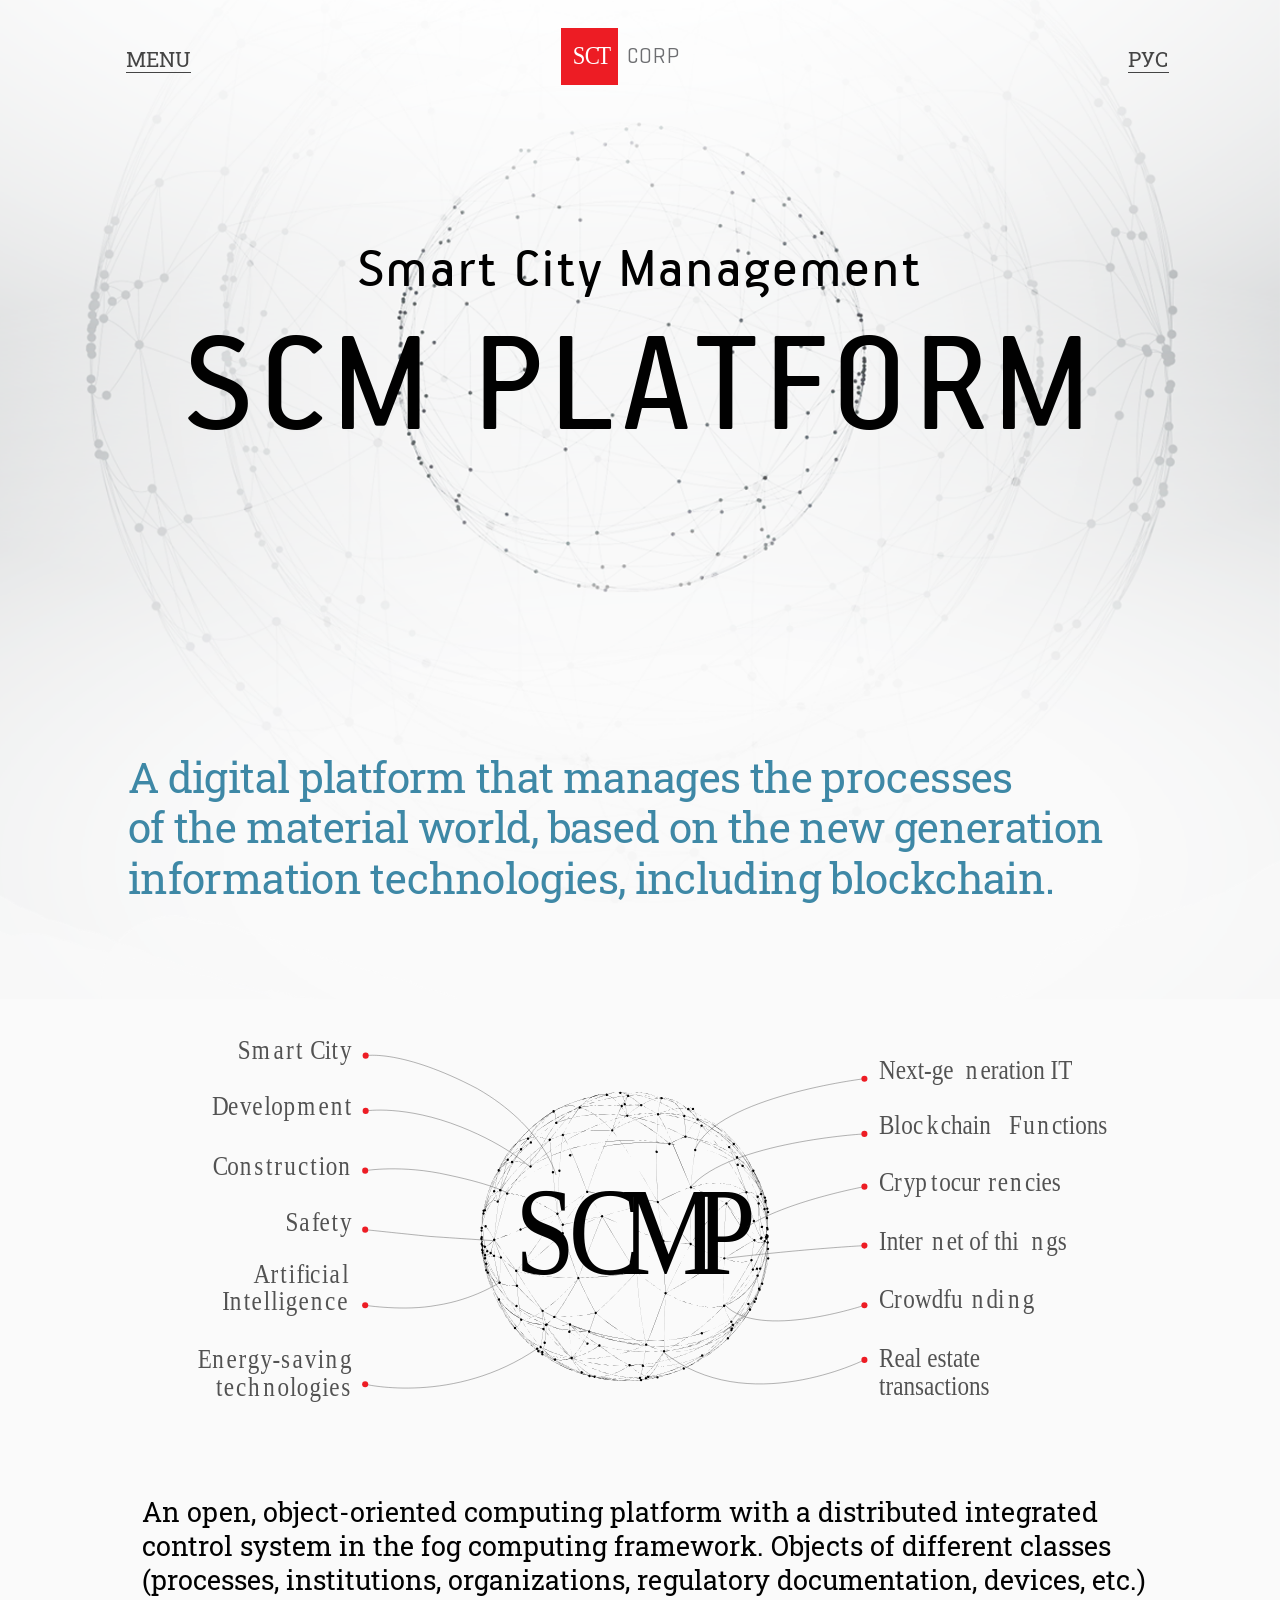
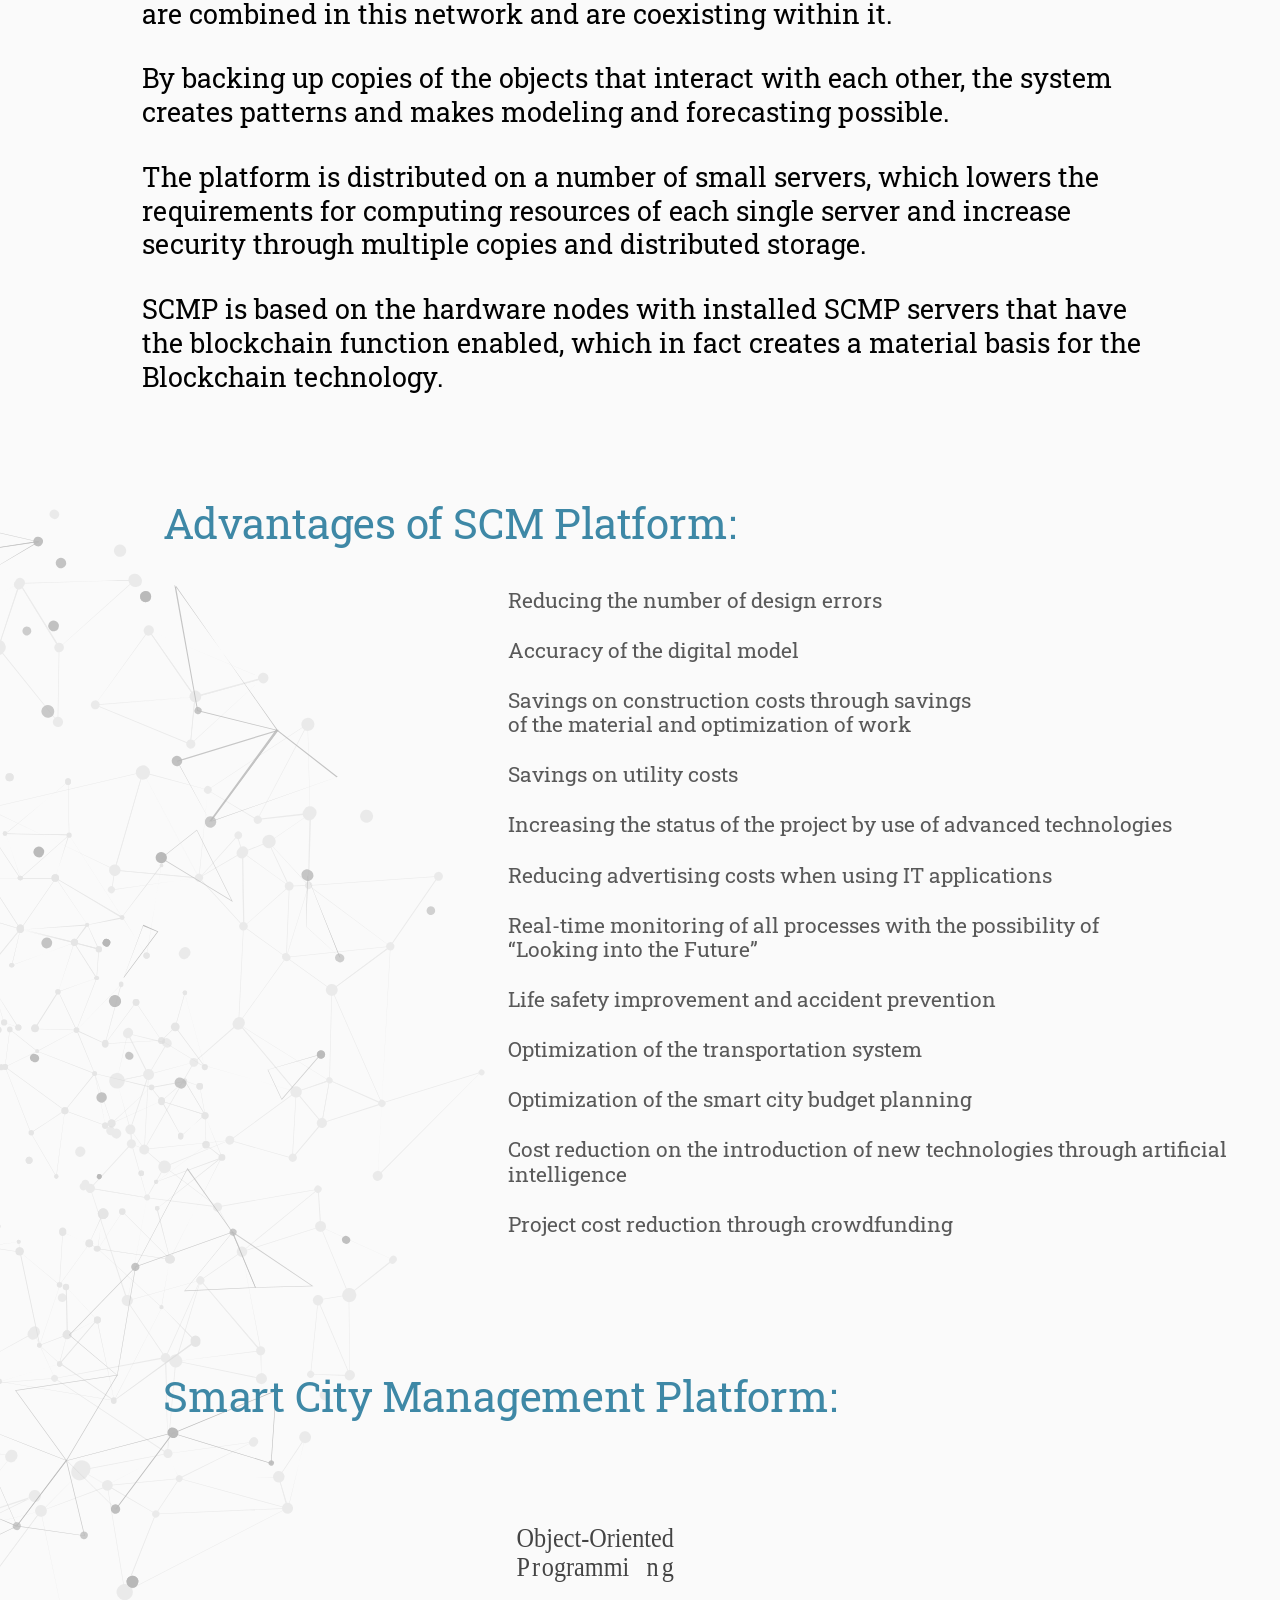
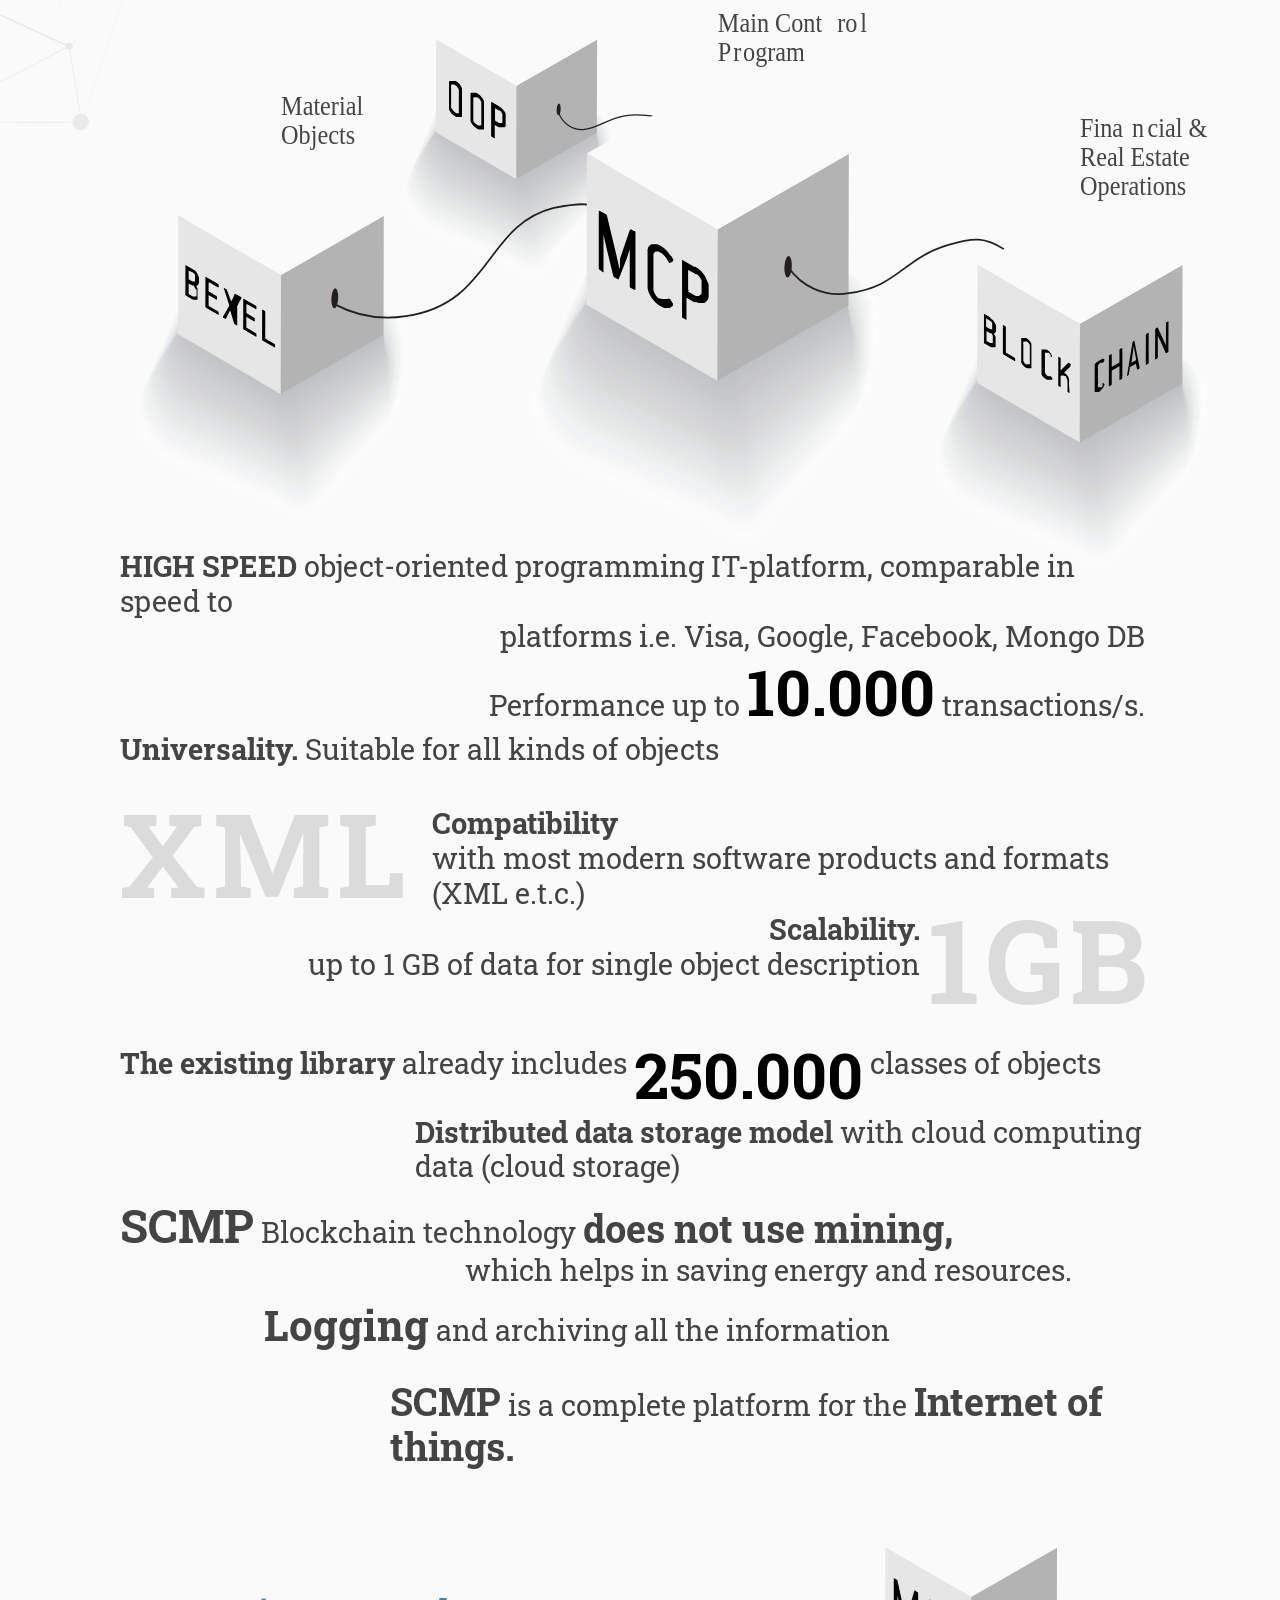
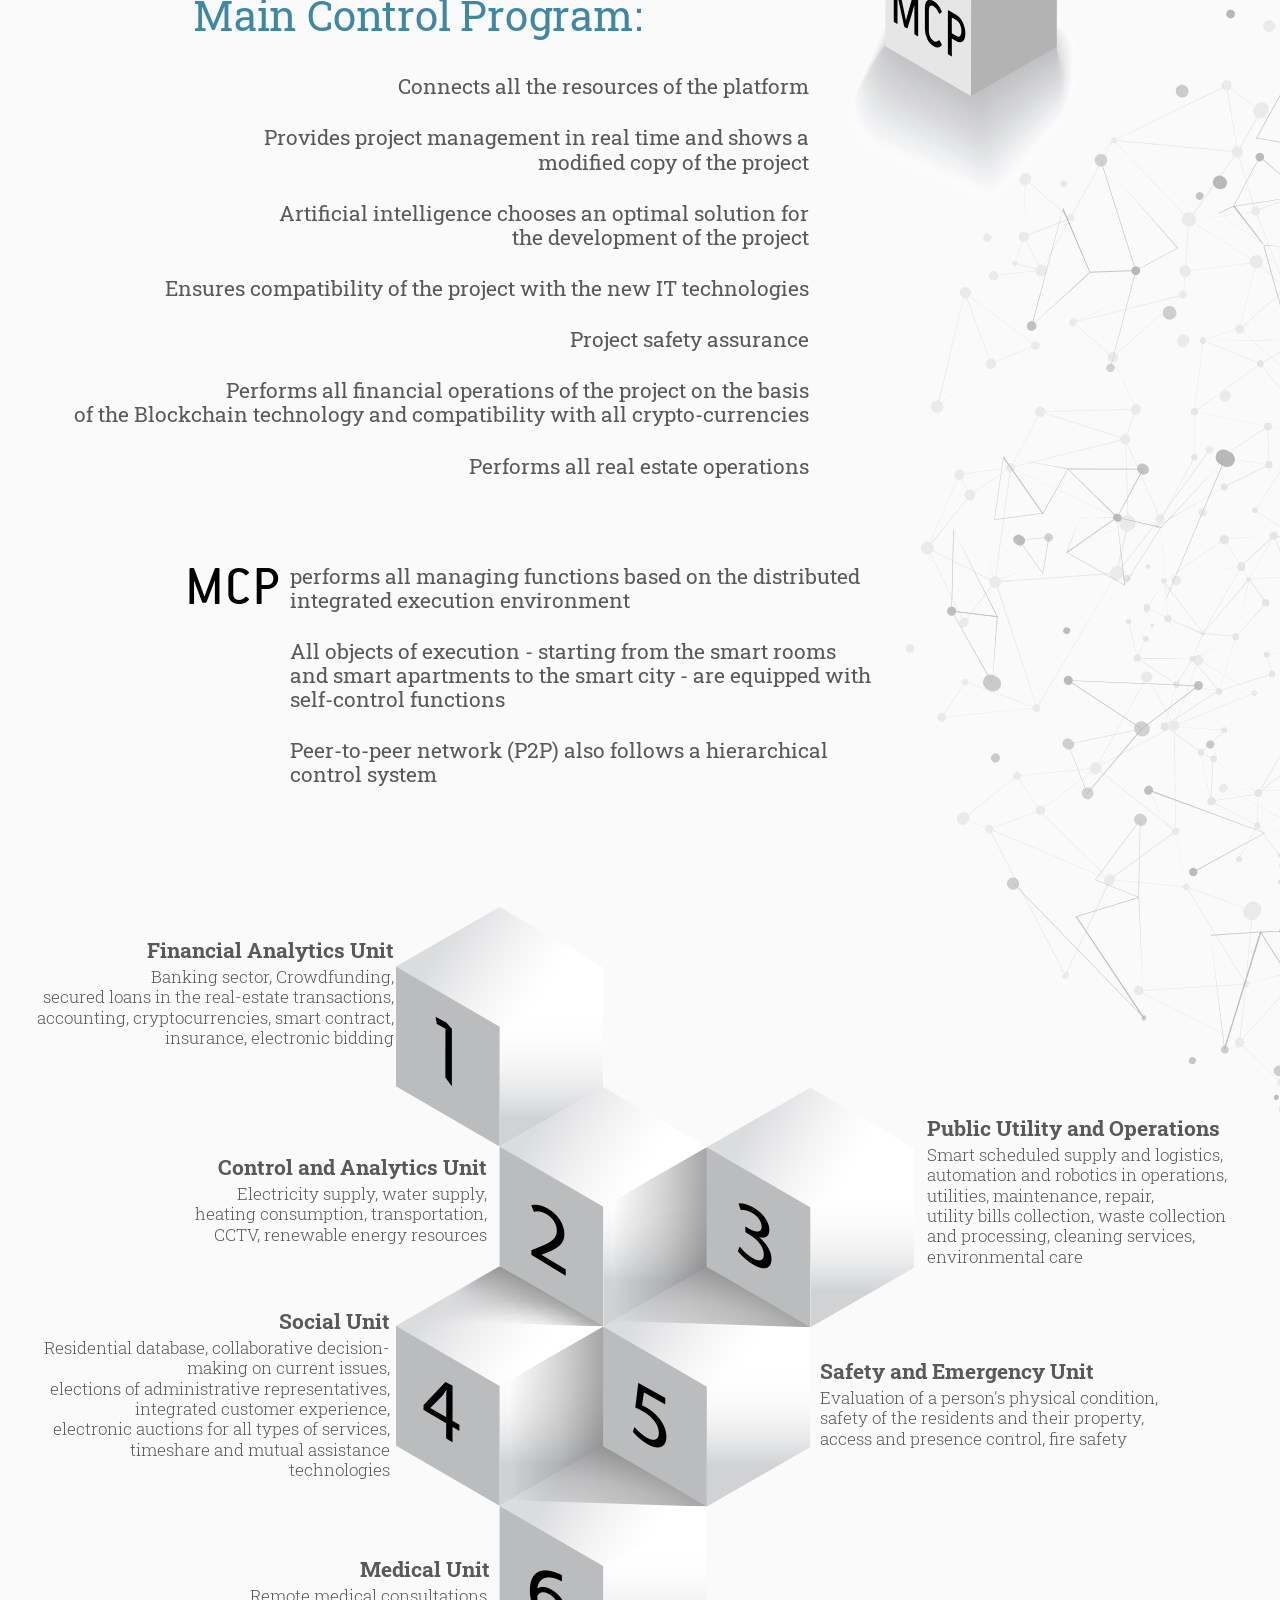
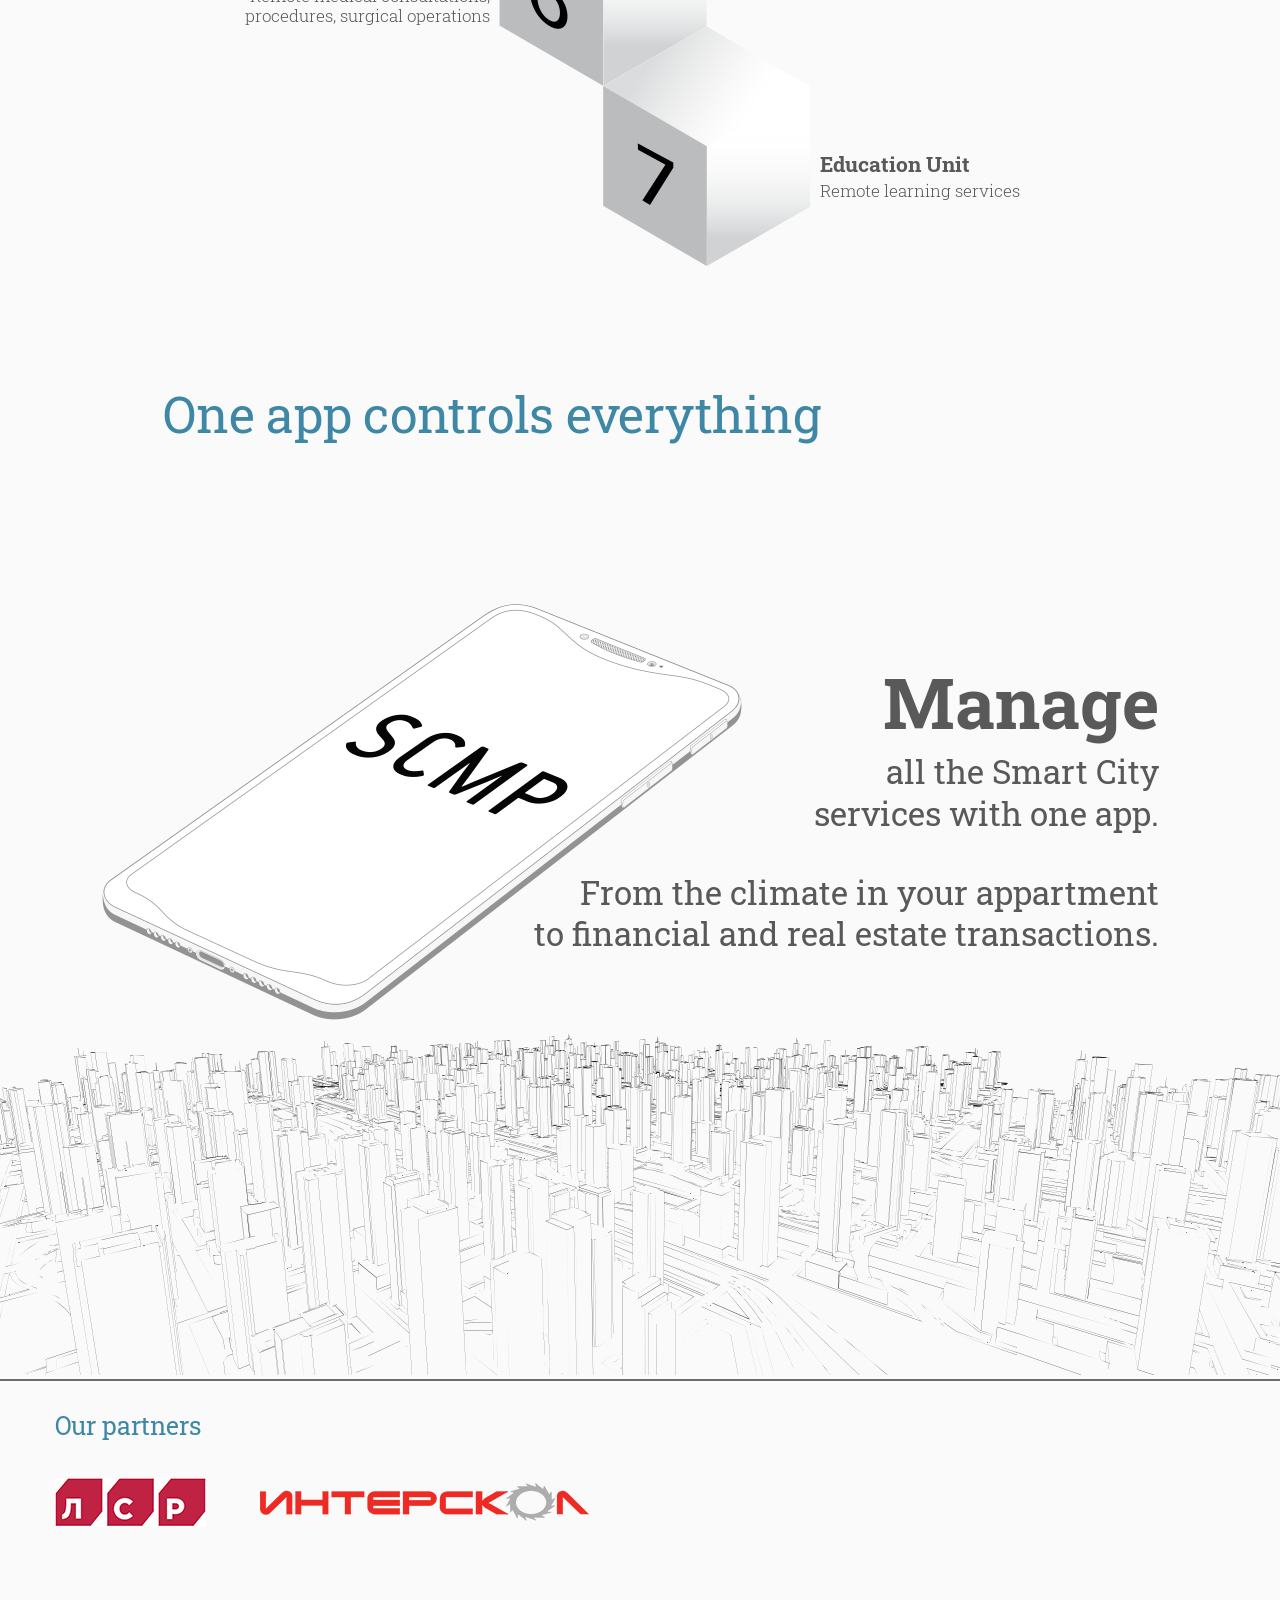
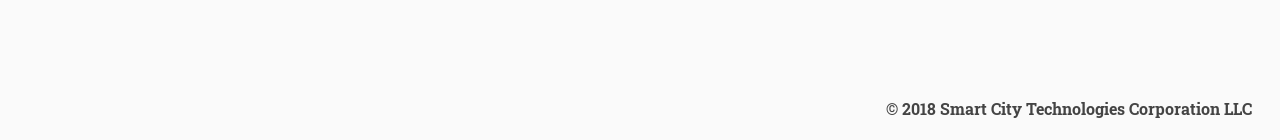
==== main-eng.html @ c5b82ac0 "Update 2018-06-27T21:51:18.568Z" ====
<!DOCTYPE html>
<html lang="ru">

<head>
    <meta charset="utf-8">
    <meta name="viewport" content="width=device-width, initial-scale=1, maximum-scale=1, minimal-ui">
    <meta http-equiv="X-UA-Compatible" content="IE=edge">
    <title>Versta Project Template</title>
    <meta name="description" content="">
    <meta name="keywords" content="">
    <link href="favicon.ico" rel="shortcut icon">
    <link href="assets/styles/app.min.css" rel="stylesheet">
    <script src="assets/scripts/libs/jquery.min.js"></script>
</head>

<body>
    <div class="main main-eng">
        <header class="header">
            <div class="container">
                <div class="header__wrapper">
                    <a class="header__item" href="#">Menu</a>
                    <a class="header__brand" href="#">
                        <img class="header__brand-img" src="assets/images/logo.svg" alt="" role="presentation" />
                        <span class="header__brand-text">Corp</span>
                    </a>
                    <a class="header__item" href="#">Рус</a>
                </div>
            </div>
        </header>
        <div class="lead">
            <div class="lead__container container">
                <img class="lead__bg" src="assets/images/leadbg.png" alt="" role="presentation" />
                <div class="lead__wrapper">
                    <p class="lead__subheading">Smart City Management</p>
                    <h1 class="lead__heading">SCM Platform</h1>
                </div>
            </div>
        </div>
        <div class="section section_about">
            <div class="section__container container">
                <h2 class="section__heading">A digital platform that manages the processes of&nbsp;the material world, based on the new generation information technologies, including blockchain.</h2>
                <div class="about">
                    <div class="about__scheme">
                        <img src="assets/images/scheme1.svg" />
                    </div>
                    <p class="about__text">An open, object-oriented computing platform with a distributed integrated control system in the fog computing framework. Objects of different classes (processes, institutions, organizations, regulatory documentation, devices, etc.)
                        are combined in&nbsp;this&nbsp;network and are coexisting within it.</p>
                    <p class="about__text">By backing up copies of the objects that interact with each other, the system creates patterns and makes modeling and forecasting possible.</p>
                    <p class="about__text">The platform is distributed on a number of small servers, which lowers the requirements for computing resources of each single server and increase security through multiple copies and distributed storage.</p>
                    <p class="about__text">SCMP is based on the hardware nodes with installed SCMP servers that have the blockchain function enabled, which in fact creates a material basis for the Blockchain technology.</p>
                </div>
            </div>
        </div>
        <div class="section section_advantages">
            <div class="section__container container">
                <h2 class="section__heading">Advantages of SCM Platform:</h2>
                <img class="section__side-img section__side-img_left" src="assets/images/sidebg.svg" alt="" role="presentation" />
                <div class="advantages">
                    <div class="advantages__list">
                        <p class="advantages__item">Reducing the number of design errors</p>
                        <p class="advantages__item">Accuracy of the digital model</p>
                        <p class="advantages__item">Savings on construction costs through savings
                            <br> of the material and optimization of work</p>
                        <p class="advantages__item">Savings on utility costs</p>
                        <p class="advantages__item">Increasing the status of the project by use of advanced technologies</p>
                        <p class="advantages__item">Reducing advertising costs when using IT applications</p>
                        <p class="advantages__item">Real-time monitoring of all processes with the possibility of
                            <br> “Looking into the Future”</p>
                        <p class="advantages__item">Life safety improvement and accident prevention</p>
                        <p class="advantages__item">Optimization of the transportation system</p>
                        <p class="advantages__item">Optimization of the smart city budget planning</p>
                        <p class="advantages__item">Cost reduction on the introduction of new technologies through artificial intelligence</p>
                        <p class="advantages__item">Project cost reduction through crowdfunding</p>
                    </div>
                </div>
            </div>
        </div>
        <div class="section section_platform">
            <div class="section__container container">
                <h2 class="section__heading">Smart City Management Platform:</h2>
                <div class="platform">
                    <div class="platform__scheme">
                        <img src="assets/images/scheme2.svg" />
                    </div>
                    <div class="platform__content">
                        <p class="platform__text">
                            <span class="platform__text-line">
                                <span class="platform__text-span">HIGH SPEED</span> object-oriented programming IT-platform, comparable in speed to </span>
                            <span class="platform__text-line platform__text-line_right">platforms i.e. Visa, Google, Facebook, Mongo DB</span>
                        </p>
                        <p class="platform__text">
                            <span class="platform__text-line platform__text-line_right">Performance up to
                                <span class="platform__number">10.000</span> transactions/s.</span>
                        </p>
                        <p class="platform__text">
                            <span class="platform__text-line">
                                <span class="platform__text-span">Universality.</span> Suitable for all kinds of objects</span>
                        </p>
                        <div class="platform__characteristic">
                            <p class="platform__unit">XML</p>
                            <p class="platform__text">
                                <span class="platform__text-line">
                                    <span class="platform__text-span">Compatibility</span>
                                    <br/> with most modern software products and formats
                                    <br> (XML e.t.c.)</span>
                            </p>
                        </div>
                        <div class="platform__characteristic">
                            <p class="platform__text">
                                <span class="platform__text-line platform__text-line_right">
                                    <span class="platform__text-span">Scalability.</span>
                                    <br/> up to 1 GB of data for single object description</span>
                            </p>
                            <p class="platform__unit platform__unit_right">1GB</p>
                        </div>
                        <p class="platform__text">
                            <span class="platform__text-line">
                                <span class="platform__text-span">The existing library</span> already includes
                                <span class="platform__number platform__number_sup">250.000</span> classes of objects</span>
                        </p>
                        <p class="platform__text platform__text_sp-l">
                            <span class="platform__text-line">
                                <span class="platform__text-span">Distributed data storage model</span> with cloud computing data (cloud storage)</span>
                        </p>
                        <p class="platform__text platform__text_sp-r">
                            <span class="platform__text-line">
                                <span class="platform__text-span platform__text-span_xlarge">SCMP</span> Blockchain technology
                                <span class="platform__text-span platform__text-span_big">does not use mining,</span>
                            </span>
                            <span class="platform__text-line platform__text-line_right">which helps in saving energy and resources.</span>
                        </p>
                        <p class="platform__text platform__text_lv2">
                            <span class="platform__text-line">
                                <span class="platform__text-span platform__text-span_large">Logging</span> and archiving all the information</span>
                        </p>
                        <p class="platform__text platform__text_lv3">
                            <span class="platform__text-line">
                                <span class="platform__text-span platform__text-span_big">SCMP</span> is a complete platform for the
                                <span class="platform__text-span platform__text-span_big">Internet of things.</span>
                            </span>
                        </p>
                    </div>
                </div>
            </div>
        </div>
        <div class="section section_program">
            <div class="section__container container">
                <h2 class="section__heading">Main Control Program:</h2>
                <img class="section__small-img section__small-img_right" src="assets/images/cube.svg" alt="" role="presentation" />
                <img class="section__side-img section__side-img_right" src="assets/images/sidebg.svg" alt="" role="presentation" />
                <div class="program">
                    <div class="program__list program__list_right">
                        <p class="program__item">Connects all the resources of the platform</p>
                        <p class="program__item">Provides project management in real time and shows a
                            <br> modified copy of the project</p>
                        <p class="program__item">Artificial intelligence chooses an optimal solution for
                            <br> the development of the project</p>
                        <p class="program__item">Ensures compatibility of the project with the new IT technologies</p>
                        <p class="program__item">Project safety assurance</p>
                        <p class="program__item">Performs all financial operations of the project on the basis
                            <br> of the Blockchain technology and compatibility with all crypto-currencies</p>
                        <p class="program__item">Performs all real estate operations</p>
                    </div>
                    <div class="program__desc">
                        <p class="program__abbr">MCP</p>
                        <div class="program__list">
                            <p class="program__item">performs all managing functions based on the distributed
                                <br> integrated execution environment</p>
                            <p class="program__item">All objects of execution - starting from the smart rooms and smart apartments to the smart city - are equipped with self-control functions</p>
                            <p class="program__item">Peer-to-peer network (P2P) also follows a hierarchical control system</p>
                        </div>
                    </div>
                    <div class="program__scheme">
                        <img class="program__scheme-img" src="assets/images/scheme3.png" alt="" role="presentation" />
                        <div class="program__point program__point_l program__point_lv1">
                            <p class="program__point-title">Financial Analytics Unit</p>
                            <p class="program__point-text">Banking sector, Crowdfunding,
                                <br> secured loans in the real-estate transactions,
                                <br> accounting, cryptocurrencies, smart contract,
                                <br> insurance, electronic bidding</p>
                        </div>
                        <div class="program__point program__point_l program__point_lv2">
                            <p class="program__point-title">Control and Analytics Unit</p>
                            <p class="program__point-text">Electricity supply, water supply,
                                <br> heating consumption, transportation,
                                <br> CCTV, renewable energy resources</p>
                        </div>
                        <div class="program__point program__point_r program__point_lv3">
                            <p class="program__point-title">Public Utility and Operations</p>
                            <p class="program__point-text">Smart scheduled supply and logistics,
                                <br> automation and robotics in operations,
                                <br> utilities, maintenance, repair,
                                <br> utility bills collection, waste collection
                                <br> and processing, cleaning services,
                                <br> environmental care</p>
                        </div>
                        <div class="program__point program__point_l program__point_lv4">
                            <p class="program__point-title">Social Unit</p>
                            <p class="program__point-text">Residential database, collaborative decision-
                                <br>making on current issues,
                                <br> elections of administrative representatives,
                                <br> integrated customer experience,
                                <br> electronic auctions for all types of services,
                                <br> timeshare and mutual assistance technologies</p>
                        </div>
                        <div class="program__point program__point_r program__point_lv5">
                            <p class="program__point-title">Safety and Emergency Unit</p>
                            <p class="program__point-text">Evaluation of a person's physical condition,
                                <br> safety of the residents and their property,
                                <br> access and presence control, fire safety</p>
                        </div>
                        <div class="program__point program__point_l program__point_lv6">
                            <p class="program__point-title">Medical Unit</p>
                            <p class="program__point-text">Remote medical consultations,
                                <br> procedures, surgical operations</p>
                        </div>
                        <div class="program__point program__point_r program__point_lv7">
                            <p class="program__point-title">Education Unit</p>
                            <p class="program__point-text">Remote learning services</p>
                        </div>
                    </div>
                </div>
            </div>
        </div>
        <div class="section section_app">
            <div class="section__container container">
                <h2 class="section__heading">One app controls everything</h2>
                <div class="app">
                    <div class="app__wrapper">
                        <img class="app__img" src="assets/images/phone.png" alt="" role="presentation" />
                        <div class="app__content">
                            <p class="app__text">
                                <span class="app__text-span">Manage</span>all the Smart City
                                <br/>services with one app.</p>
                            <p class="app__text">From the climate in your appartment
                                <br/>to financial and real estate transactions.</p>
                        </div>
                    </div>
                </div>
            </div>
        </div>
        <div class="bottom">
            <img class="bottom__img" src="assets/images/town.svg" alt="" role="presentation" />
        </div>
        <div class="footer">
            <div class="container">
                <div class="footer__wrapper">
                    <p class="footer__title">Our partners</p>
                    <div class="footer__partners">
                        <a class="footer__partner" href="#">
                            <img src="assets/images/partner1.png" />
                        </a>
                        <a class="footer__partner" href="#">
                            <img src="assets/images/partner2.png" />
                        </a>
                    </div>
                    <p class="footer__copyright">© 2018 Smart City Technologies Corporation LLC</p>
                </div>
            </div>
        </div>
    </div>
    <script src="assets/scripts/app.min.js"></script>
    <script src="assets/scripts/main.js"></script>
</body>

</html>
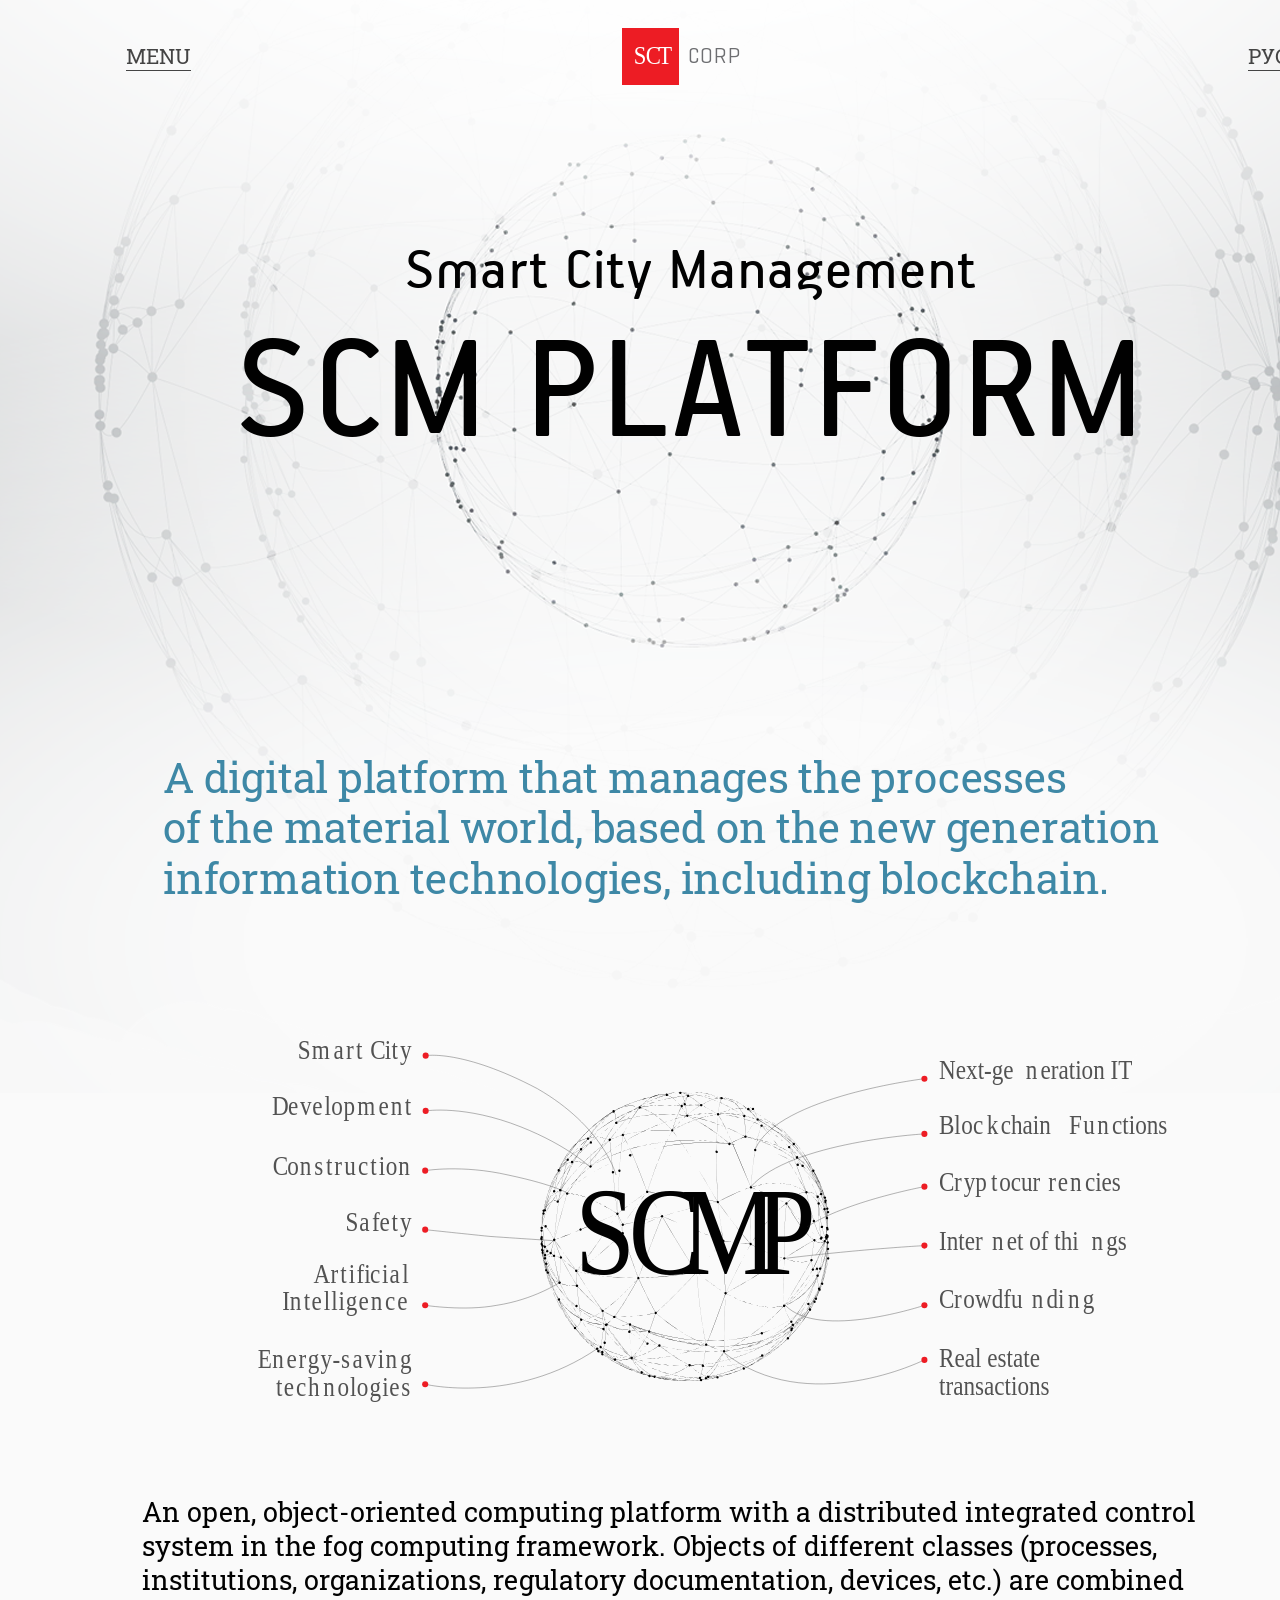
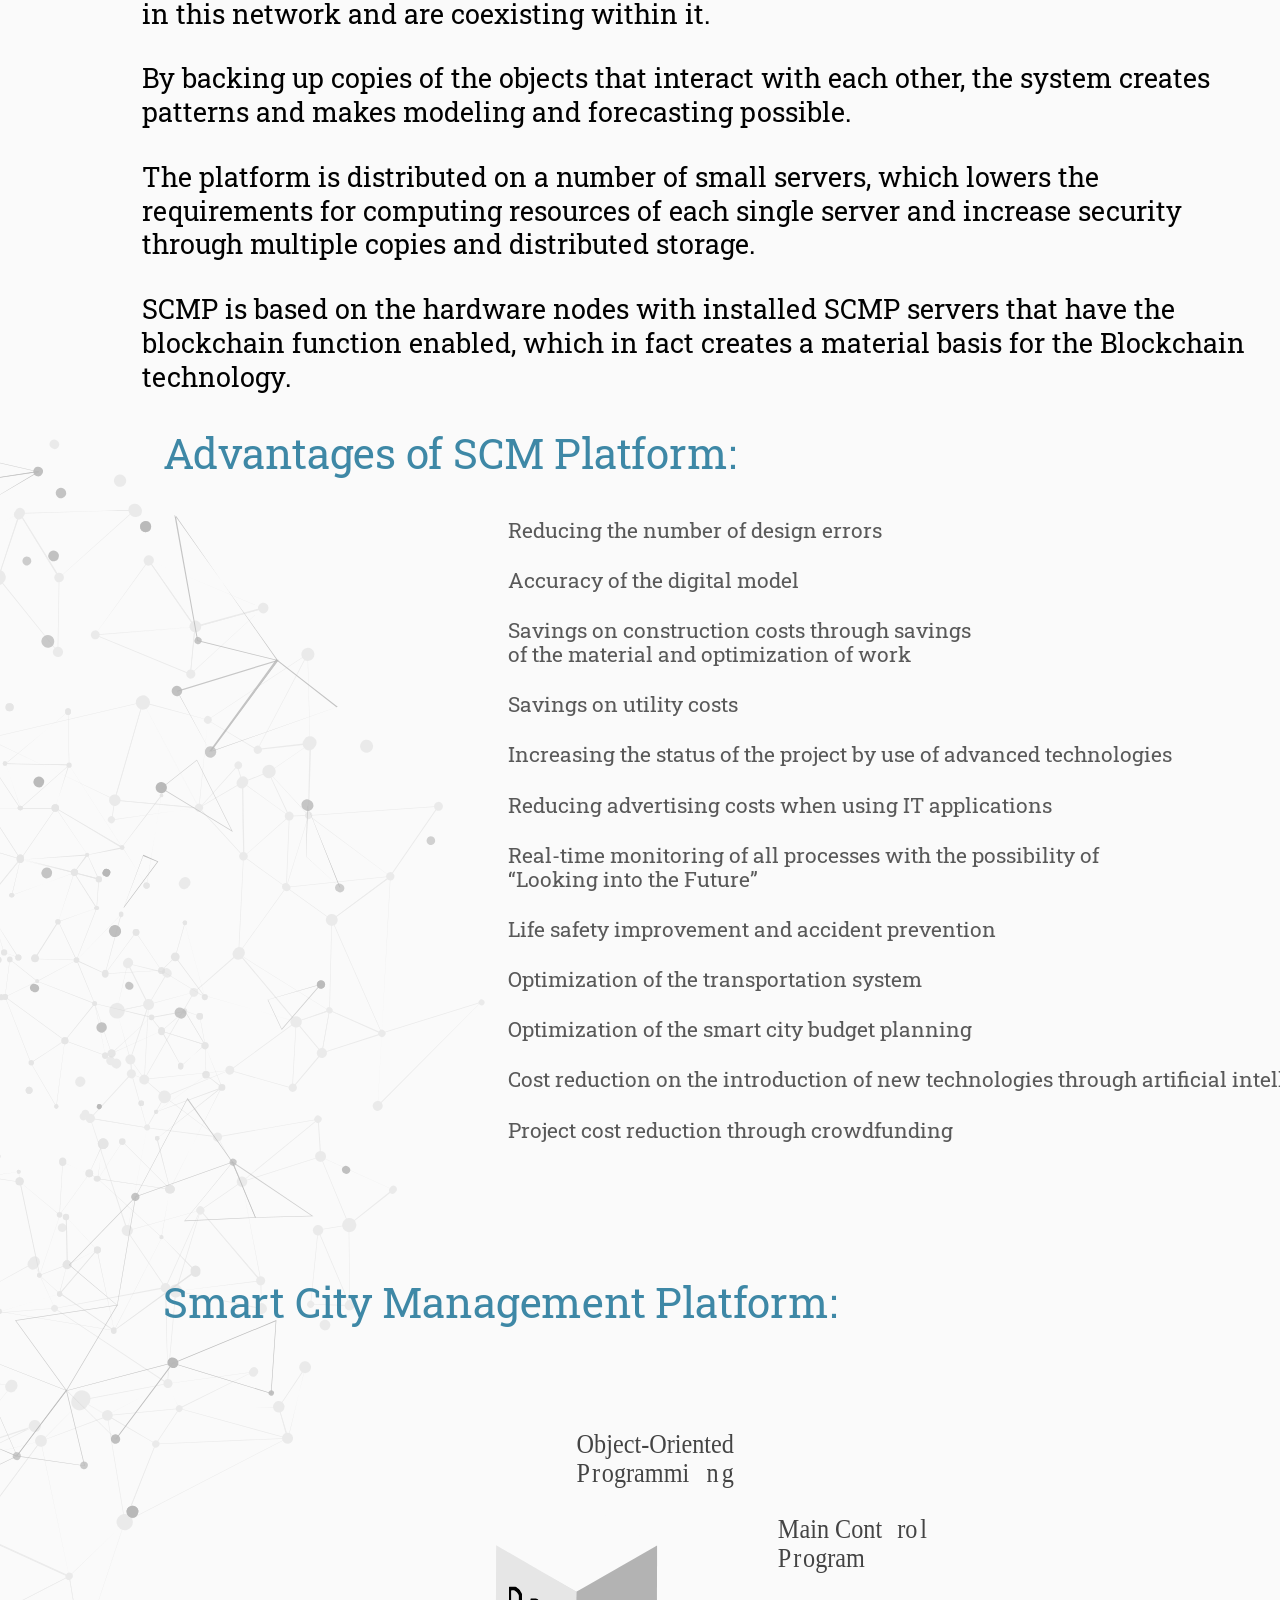
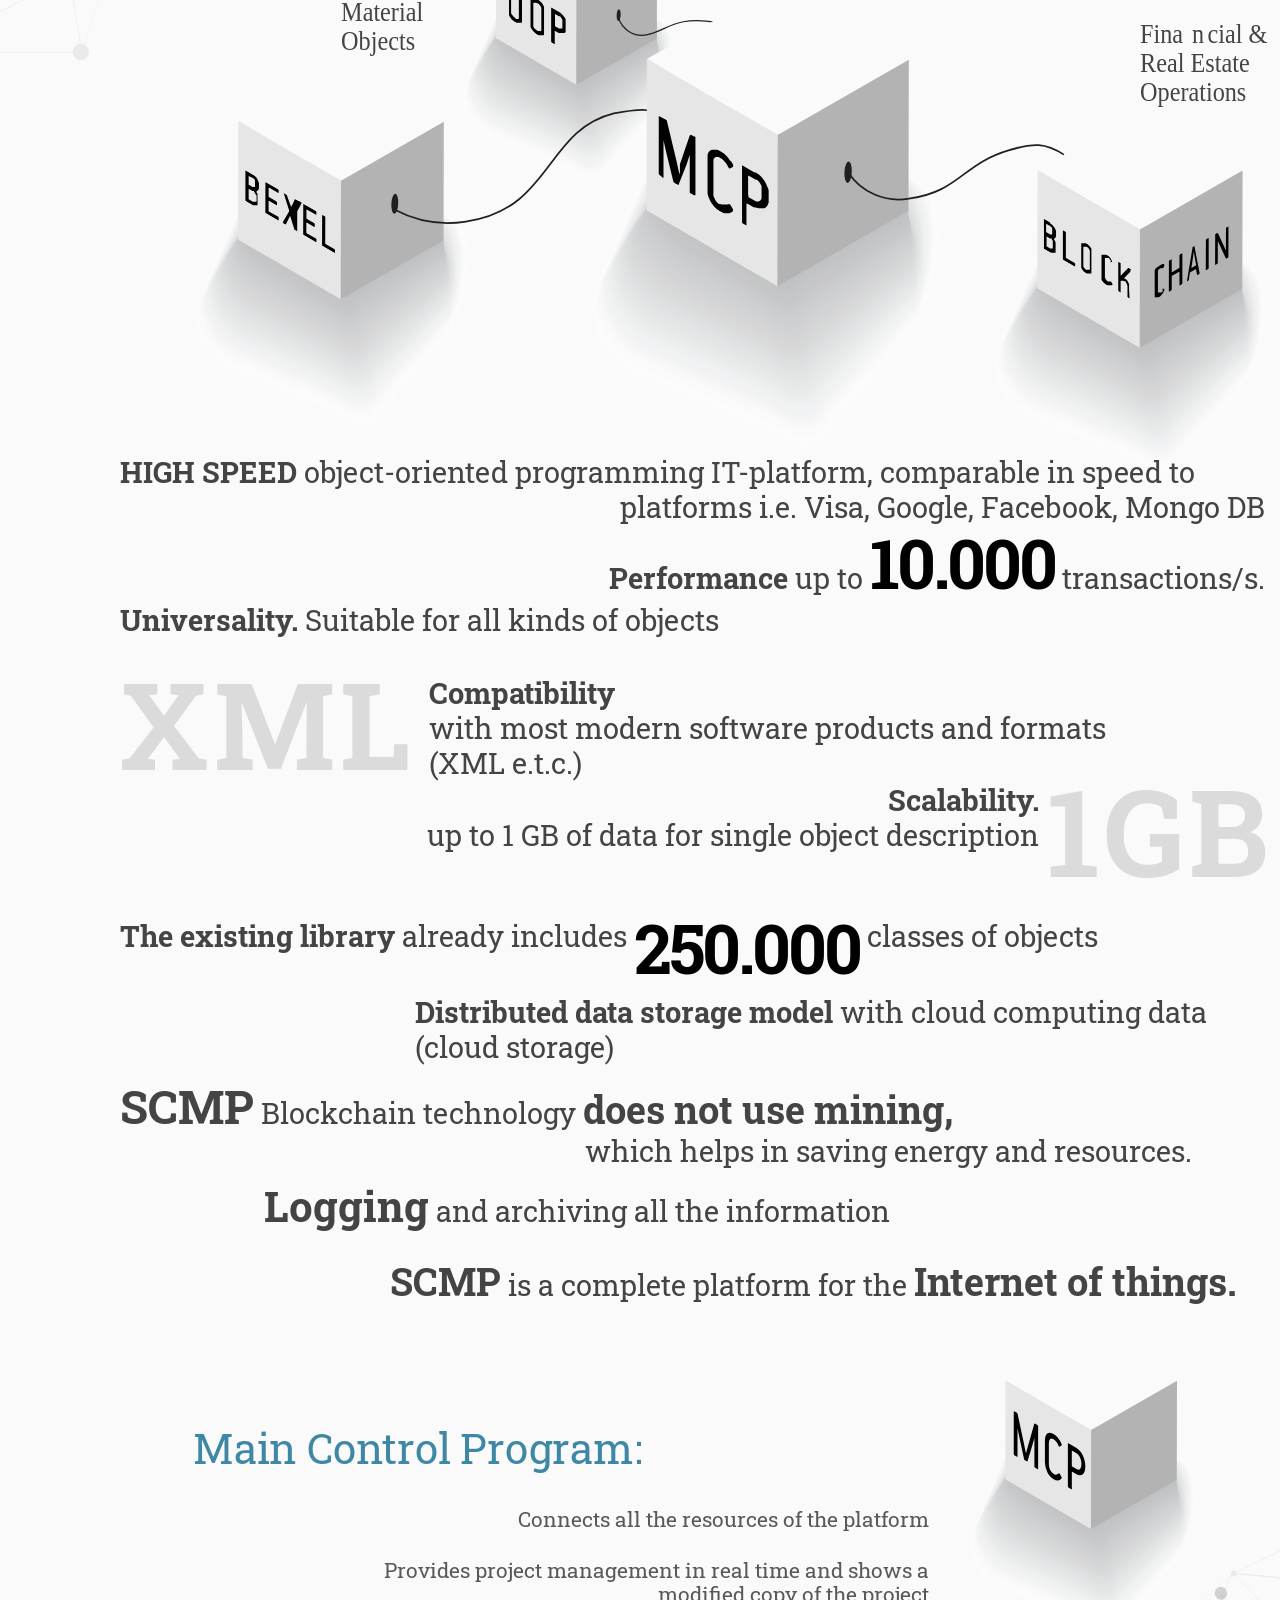
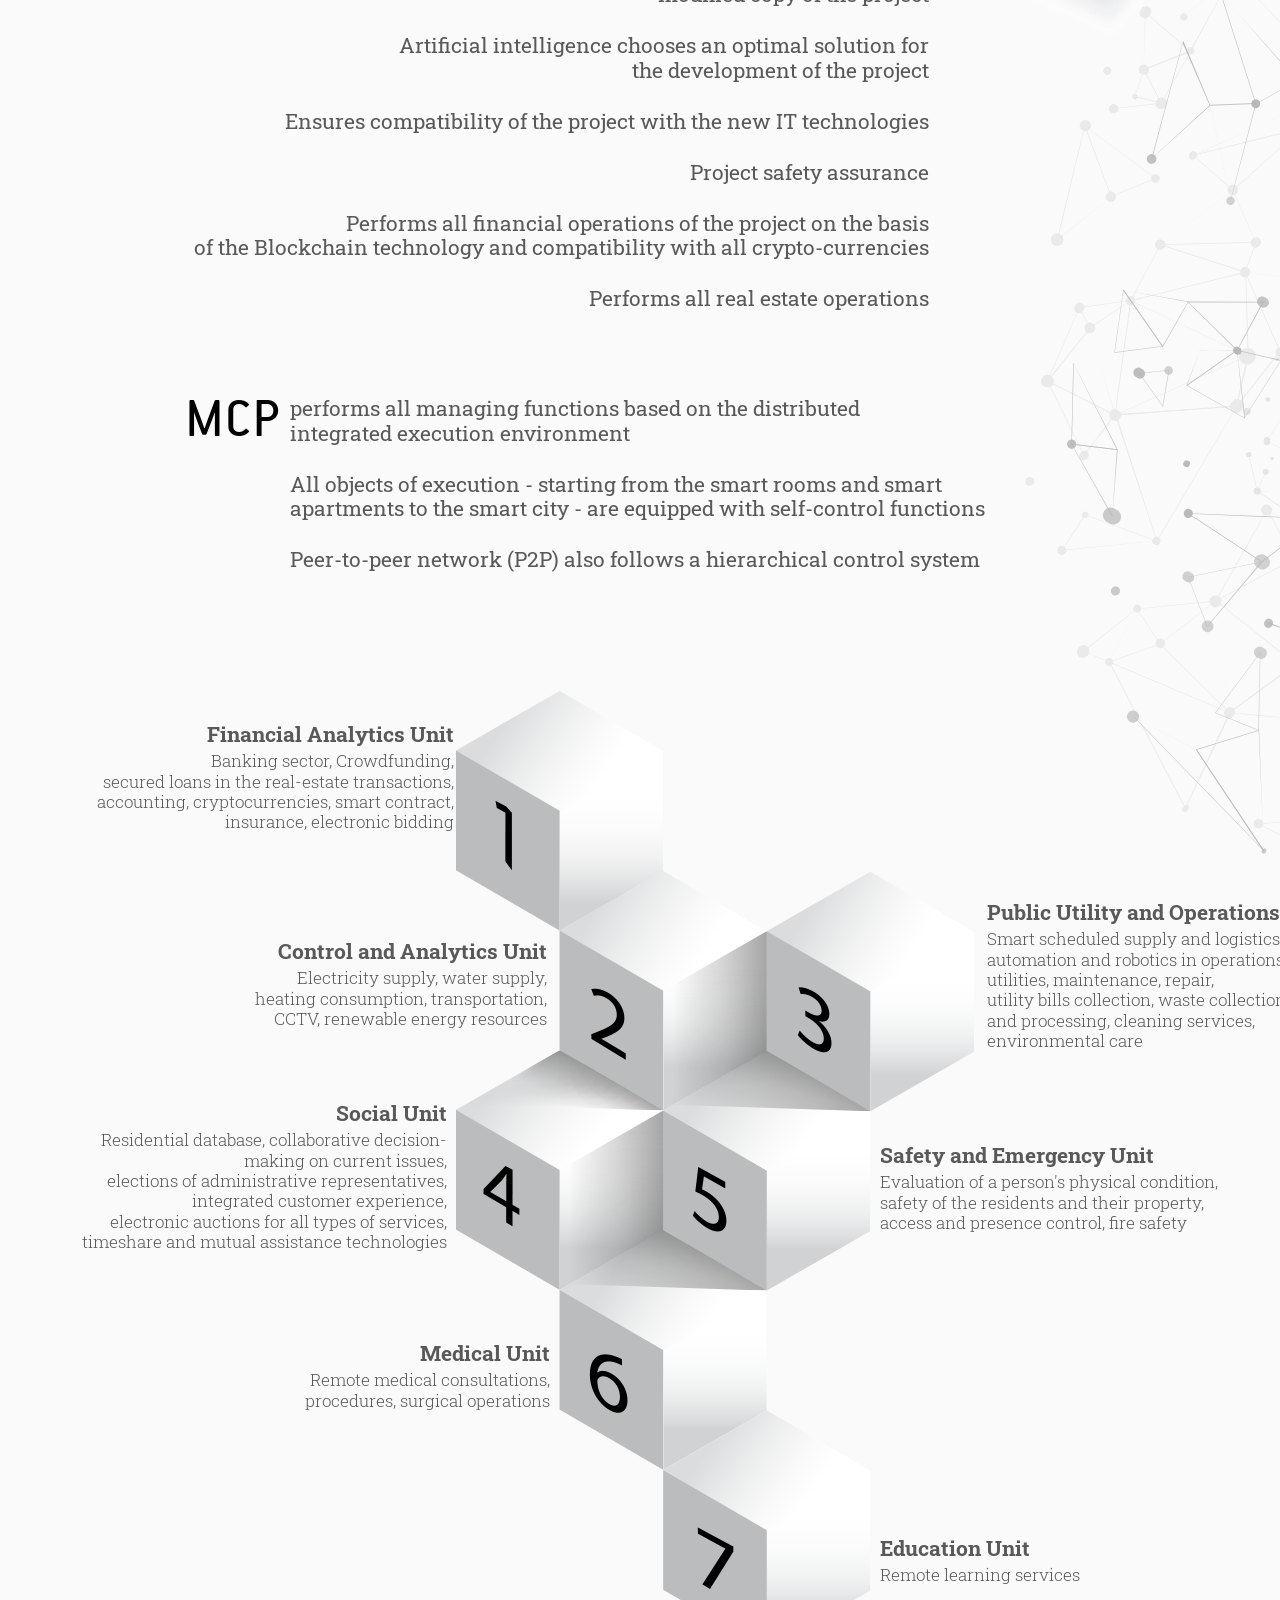
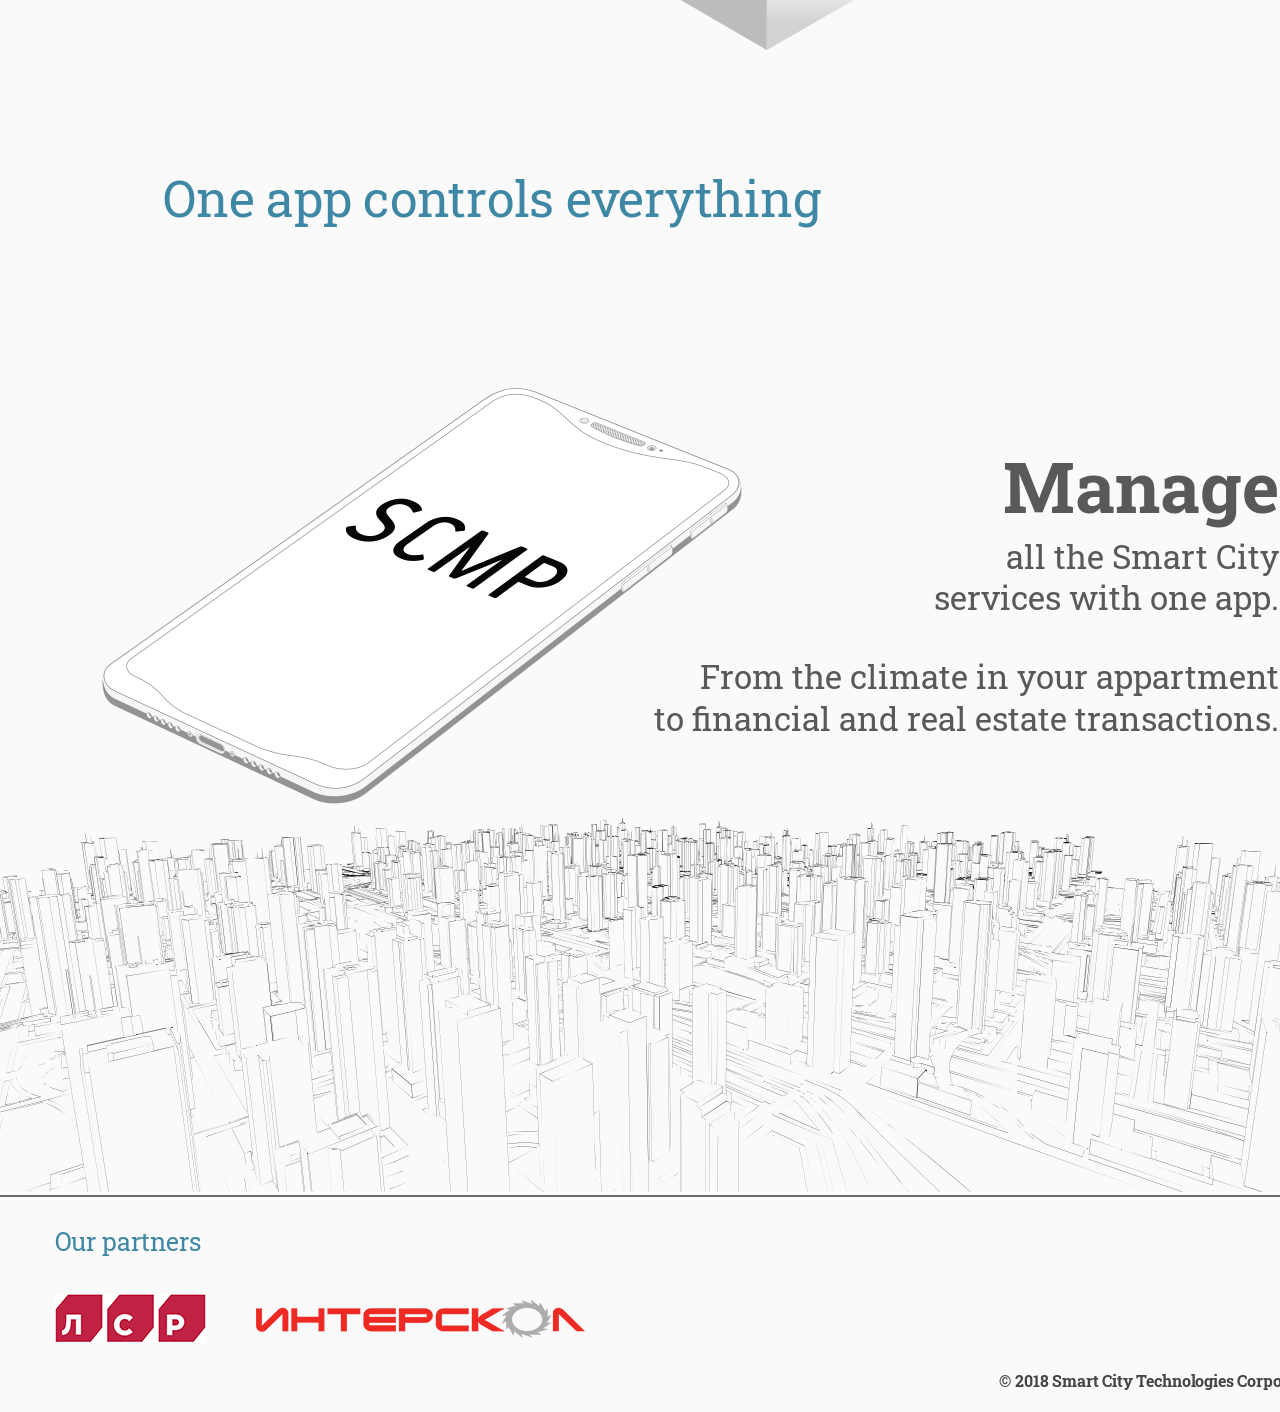
==== commit 1858d415: "Update 2018-06-28T14:24:48.947Z" ====
--- a/main-eng.html
+++ b/main-eng.html
@@ -3,9 +3,9 @@
 
 <head>
     <meta charset="utf-8">
-    <meta name="viewport" content="width=device-width, initial-scale=1, maximum-scale=1, minimal-ui">
+    <meta name="viewport" content="width=device-width, initial-scale=1, maximum-scale=2, minimal-ui">
     <meta http-equiv="X-UA-Compatible" content="IE=edge">
-    <title>Versta Project Template</title>
+    <title>Main Eng</title>
     <meta name="description" content="">
     <meta name="keywords" content="">
     <link href="favicon.ico" rel="shortcut icon">
@@ -14,22 +14,18 @@
 </head>
 
 <body>
-    <div class="main main-eng">
+    <div class="page main">
         <header class="header">
             <div class="container">
                 <div class="header__wrapper">
-                    <a class="header__item" href="#">Menu</a>
-                    <a class="header__brand" href="#">
-                        <img class="header__brand-img" src="assets/images/logo.svg" alt="" role="presentation" />
-                        <span class="header__brand-text">Corp</span>
-                    </a>
-                    <a class="header__item" href="#">Рус</a>
+                    <div class="header__left"><a class="header__item" href="#">Menu</a></div>
+                    <div class="header__brand"><img class="header__brand-img" src="assets/images/logo.svg" alt="" role="presentation" /><span class="header__brand-text">Corp</span></div>
+                    <div class="header__right"><a class="header__item" href="main-rus.html">Рус</a></div>
                 </div>
             </div>
         </header>
         <div class="lead">
-            <div class="lead__container container">
-                <img class="lead__bg" src="assets/images/leadbg.png" alt="" role="presentation" />
+            <div class="lead__container container"><img class="lead__bg" src="assets/images/leadbg.png" alt="" role="presentation" />
                 <div class="lead__wrapper">
                     <p class="lead__subheading">Smart City Management</p>
                     <h1 class="lead__heading">SCM Platform</h1>
@@ -38,34 +34,29 @@
         </div>
         <div class="section section_about">
             <div class="section__container container">
-                <h2 class="section__heading">A digital platform that manages the processes of&nbsp;the material world, based on the new generation information technologies, including blockchain.</h2>
-                <div class="about">
-                    <div class="about__scheme">
-                        <img src="assets/images/scheme1.svg" />
-                    </div>
-                    <p class="about__text">An open, object-oriented computing platform with a distributed integrated control system in the fog computing framework. Objects of different classes (processes, institutions, organizations, regulatory documentation, devices, etc.)
+                <h2 class="section__heading">A digital platform that manages the processes<br> of the material world, based on the new generation<br> information technologies, including blockchain.</h2>
+                <div class="desc">
+                    <div class="desc__scheme desc__scheme_eng"><img src="assets/images/scheme1eng.svg" /></div>
+                    <p class="desc__text">An open, object-oriented computing platform with a distributed integrated control system in the fog computing framework. Objects of different classes (processes, institutions, organizations, regulatory documentation, devices, etc.)
                         are combined in&nbsp;this&nbsp;network and are coexisting within it.</p>
-                    <p class="about__text">By backing up copies of the objects that interact with each other, the system creates patterns and makes modeling and forecasting possible.</p>
-                    <p class="about__text">The platform is distributed on a number of small servers, which lowers the requirements for computing resources of each single server and increase security through multiple copies and distributed storage.</p>
-                    <p class="about__text">SCMP is based on the hardware nodes with installed SCMP servers that have the blockchain function enabled, which in fact creates a material basis for the Blockchain technology.</p>
+                    <p class="desc__text">By backing up copies of the objects that interact with each other, the system creates patterns and makes modeling and forecasting possible.</p>
+                    <p class="desc__text">The platform is distributed on a number of small servers, which lowers the requirements for computing resources of each single server and increase security through multiple copies and distributed storage.</p>
+                    <p class="desc__text">SCMP is based on the hardware nodes with installed SCMP servers that have the blockchain function enabled, which in fact creates a material basis for the Blockchain technology.</p>
                 </div>
             </div>
         </div>
         <div class="section section_advantages">
             <div class="section__container container">
-                <h2 class="section__heading">Advantages of SCM Platform:</h2>
-                <img class="section__side-img section__side-img_left" src="assets/images/sidebg.svg" alt="" role="presentation" />
-                <div class="advantages">
+                <h2 class="section__heading">Advantages of SCM Platform:</h2><img class="section__side-img section__side-img_left" src="assets/images/sidebg.svg" alt="" role="presentation" />
+                <div class="advantages advantages_eng">
                     <div class="advantages__list">
                         <p class="advantages__item">Reducing the number of design errors</p>
                         <p class="advantages__item">Accuracy of the digital model</p>
-                        <p class="advantages__item">Savings on construction costs through savings
-                            <br> of the material and optimization of work</p>
+                        <p class="advantages__item">Savings on construction costs through savings<br> of the material and optimization of work</p>
                         <p class="advantages__item">Savings on utility costs</p>
                         <p class="advantages__item">Increasing the status of the project by use of advanced technologies</p>
                         <p class="advantages__item">Reducing advertising costs when using IT applications</p>
-                        <p class="advantages__item">Real-time monitoring of all processes with the possibility of
-                            <br> “Looking into the Future”</p>
+                        <p class="advantages__item">Real-time monitoring of all processes with the possibility of<br> “Looking into the Future”</p>
                         <p class="advantages__item">Life safety improvement and accident prevention</p>
                         <p class="advantages__item">Optimization of the transportation system</p>
                         <p class="advantages__item">Optimization of the smart city budget planning</p>
@@ -79,140 +70,87 @@
             <div class="section__container container">
                 <h2 class="section__heading">Smart City Management Platform:</h2>
                 <div class="platform">
-                    <div class="platform__scheme">
-                        <img src="assets/images/scheme2.svg" />
-                    </div>
-                    <div class="platform__content">
-                        <p class="platform__text">
-                            <span class="platform__text-line">
-                                <span class="platform__text-span">HIGH SPEED</span> object-oriented programming IT-platform, comparable in speed to </span>
-                            <span class="platform__text-line platform__text-line_right">platforms i.e. Visa, Google, Facebook, Mongo DB</span>
-                        </p>
-                        <p class="platform__text">
-                            <span class="platform__text-line platform__text-line_right">Performance up to
-                                <span class="platform__number">10.000</span> transactions/s.</span>
-                        </p>
-                        <p class="platform__text">
-                            <span class="platform__text-line">
-                                <span class="platform__text-span">Universality.</span> Suitable for all kinds of objects</span>
-                        </p>
-                        <div class="platform__characteristic">
-                            <p class="platform__unit">XML</p>
-                            <p class="platform__text">
-                                <span class="platform__text-line">
-                                    <span class="platform__text-span">Compatibility</span>
-                                    <br/> with most modern software products and formats
-                                    <br> (XML e.t.c.)</span>
+                    <div class="platform__scheme platform__scheme_eng"><img src="assets/images/scheme2eng.svg" /></div>
+                    <div class="platform__content platform__content_eng">
+                        <p class="platform__text"><span class="platform__text-line"><span class="platform__text-span">HIGH SPEED</span> object-oriented programming IT-platform, comparable in speed to </span><span class="platform__text-line platform__text-line_right">platforms i.e. Visa, Google, Facebook, Mongo DB</span></p>
+                        <p
+                            class="platform__text"><span class="platform__text-line platform__text-line_right"><span class="platform__text-span">Performance</span> up to <span class="platform__number">10.000</span> transactions/s.</span>
                             </p>
-                        </div>
-                        <div class="platform__characteristic">
-                            <p class="platform__text">
-                                <span class="platform__text-line platform__text-line_right">
-                                    <span class="platform__text-span">Scalability.</span>
-                                    <br/> up to 1 GB of data for single object description</span>
+                            <p class="platform__text"><span class="platform__text-line"><span class="platform__text-span">Universality.</span> Suitable for all kinds of objects</span>
                             </p>
-                            <p class="platform__unit platform__unit_right">1GB</p>
-                        </div>
-                        <p class="platform__text">
-                            <span class="platform__text-line">
-                                <span class="platform__text-span">The existing library</span> already includes
-                                <span class="platform__number platform__number_sup">250.000</span> classes of objects</span>
-                        </p>
-                        <p class="platform__text platform__text_sp-l">
-                            <span class="platform__text-line">
-                                <span class="platform__text-span">Distributed data storage model</span> with cloud computing data (cloud storage)</span>
-                        </p>
-                        <p class="platform__text platform__text_sp-r">
-                            <span class="platform__text-line">
-                                <span class="platform__text-span platform__text-span_xlarge">SCMP</span> Blockchain technology
-                                <span class="platform__text-span platform__text-span_big">does not use mining,</span>
-                            </span>
-                            <span class="platform__text-line platform__text-line_right">which helps in saving energy and resources.</span>
-                        </p>
-                        <p class="platform__text platform__text_lv2">
-                            <span class="platform__text-line">
-                                <span class="platform__text-span platform__text-span_large">Logging</span> and archiving all the information</span>
-                        </p>
-                        <p class="platform__text platform__text_lv3">
-                            <span class="platform__text-line">
-                                <span class="platform__text-span platform__text-span_big">SCMP</span> is a complete platform for the
-                                <span class="platform__text-span platform__text-span_big">Internet of things.</span>
-                            </span>
-                        </p>
+                            <div class="platform__characteristic">
+                                <p class="platform__unit">XML</p>
+                                <p class="platform__text"><span class="platform__text-line"><span class="platform__text-span">Compatibility</span><br/> with most modern software products and formats<br> (XML e.t.c.)</span>
+                                </p>
+                            </div>
+                            <div class="platform__characteristic">
+                                <p class="platform__text"><span class="platform__text-line platform__text-line_right"><span class="platform__text-span">Scalability.</span><br/> up to 1 GB of data for single object description</span>
+                                </p>
+                                <p class="platform__unit platform__unit_right">1GB</p>
+                            </div>
+                            <p class="platform__text"><span class="platform__text-line"><span class="platform__text-span">The existing library</span> already includes <span class="platform__number platform__number_sup">250.000</span> classes of objects</span>
+                            </p>
+                            <p class="platform__text platform__text_sp-l"><span class="platform__text-line"><span class="platform__text-span">Distributed data storage model</span> with cloud computing data (cloud storage)</span>
+                            </p>
+                            <p class="platform__text platform__text_sp-r"><span class="platform__text-line"><span class="platform__text-span platform__text-span_xlarge">SCMP</span> Blockchain technology <span class="platform__text-span platform__text-span_big">does not use mining,</span></span>
+                                <span
+                                    class="platform__text-line platform__text-line_right">which helps in saving energy and resources.</span>
+                            </p>
+                            <p class="platform__text platform__text_lv2"><span class="platform__text-line"><span class="platform__text-span platform__text-span_large">Logging</span> and archiving all the information</span>
+                            </p>
+                            <p class="platform__text platform__text_lv3"><span class="platform__text-line"><span class="platform__text-span platform__text-span_big">SCMP</span> is a complete platform for the <span class="platform__text-span platform__text-span_big">Internet of things.</span></span>
+                            </p>
                     </div>
                 </div>
             </div>
         </div>
         <div class="section section_program">
             <div class="section__container container">
-                <h2 class="section__heading">Main Control Program:</h2>
-                <img class="section__small-img section__small-img_right" src="assets/images/cube.svg" alt="" role="presentation" />
-                <img class="section__side-img section__side-img_right" src="assets/images/sidebg.svg" alt="" role="presentation" />
-                <div class="program">
+                <h2 class="section__heading">Main Control Program:</h2><img class="section__small-img section__small-img_right" src="assets/images/cube.svg" alt="" role="presentation" /><img class="section__side-img section__side-img_right" src="assets/images/sidebg.svg" alt="" role="presentation"
+                />
+                <div class="program program_eng">
                     <div class="program__list program__list_right">
                         <p class="program__item">Connects all the resources of the platform</p>
-                        <p class="program__item">Provides project management in real time and shows a
-                            <br> modified copy of the project</p>
-                        <p class="program__item">Artificial intelligence chooses an optimal solution for
-                            <br> the development of the project</p>
+                        <p class="program__item">Provides project management in real time and shows a<br> modified copy of the project</p>
+                        <p class="program__item">Artificial intelligence chooses an optimal solution for<br> the development of the project</p>
                         <p class="program__item">Ensures compatibility of the project with the new IT technologies</p>
                         <p class="program__item">Project safety assurance</p>
-                        <p class="program__item">Performs all financial operations of the project on the basis
-                            <br> of the Blockchain technology and compatibility with all crypto-currencies</p>
+                        <p class="program__item">Performs all financial operations of the project on the basis<br> of the Blockchain technology and compatibility with all crypto-currencies</p>
                         <p class="program__item">Performs all real estate operations</p>
                     </div>
                     <div class="program__desc">
                         <p class="program__abbr">MCP</p>
                         <div class="program__list">
-                            <p class="program__item">performs all managing functions based on the distributed
-                                <br> integrated execution environment</p>
+                            <p class="program__item">performs all managing functions based on the distributed<br> integrated execution environment</p>
                             <p class="program__item">All objects of execution - starting from the smart rooms and smart apartments to the smart city - are equipped with self-control functions</p>
                             <p class="program__item">Peer-to-peer network (P2P) also follows a hierarchical control system</p>
                         </div>
                     </div>
-                    <div class="program__scheme">
-                        <img class="program__scheme-img" src="assets/images/scheme3.png" alt="" role="presentation" />
+                    <div class="program__scheme"><img class="program__scheme-img" src="assets/images/scheme3.png" alt="" role="presentation" />
                         <div class="program__point program__point_l program__point_lv1">
                             <p class="program__point-title">Financial Analytics Unit</p>
-                            <p class="program__point-text">Banking sector, Crowdfunding,
-                                <br> secured loans in the real-estate transactions,
-                                <br> accounting, cryptocurrencies, smart contract,
-                                <br> insurance, electronic bidding</p>
+                            <p class="program__point-text">Banking sector, Crowdfunding,<br> secured loans in the real-estate transactions,<br> accounting, cryptocurrencies, smart contract,<br> insurance, electronic bidding</p>
                         </div>
                         <div class="program__point program__point_l program__point_lv2">
                             <p class="program__point-title">Control and Analytics Unit</p>
-                            <p class="program__point-text">Electricity supply, water supply,
-                                <br> heating consumption, transportation,
-                                <br> CCTV, renewable energy resources</p>
+                            <p class="program__point-text">Electricity supply, water supply,<br> heating consumption, transportation,<br> CCTV, renewable energy resources</p>
                         </div>
                         <div class="program__point program__point_r program__point_lv3">
                             <p class="program__point-title">Public Utility and Operations</p>
-                            <p class="program__point-text">Smart scheduled supply and logistics,
-                                <br> automation and robotics in operations,
-                                <br> utilities, maintenance, repair,
-                                <br> utility bills collection, waste collection
-                                <br> and processing, cleaning services,
-                                <br> environmental care</p>
+                            <p class="program__point-text">Smart scheduled supply and logistics,<br> automation and robotics in operations,<br> utilities, maintenance, repair,<br> utility bills collection, waste collection<br> and processing, cleaning services,<br> environmental care</p>
                         </div>
                         <div class="program__point program__point_l program__point_lv4">
                             <p class="program__point-title">Social Unit</p>
-                            <p class="program__point-text">Residential database, collaborative decision-
-                                <br>making on current issues,
-                                <br> elections of administrative representatives,
-                                <br> integrated customer experience,
-                                <br> electronic auctions for all types of services,
-                                <br> timeshare and mutual assistance technologies</p>
+                            <p class="program__point-text">Residential database, collaborative decision-<br>making on current issues,<br> elections of administrative representatives,<br> integrated customer experience,<br> electronic auctions for all types of services,<br> timeshare
+                                and mutual assistance technologies</p>
                         </div>
                         <div class="program__point program__point_r program__point_lv5">
                             <p class="program__point-title">Safety and Emergency Unit</p>
-                            <p class="program__point-text">Evaluation of a person's physical condition,
-                                <br> safety of the residents and their property,
-                                <br> access and presence control, fire safety</p>
+                            <p class="program__point-text">Evaluation of a person's physical condition,<br> safety of the residents and their property,<br> access and presence control, fire safety</p>
                         </div>
                         <div class="program__point program__point_l program__point_lv6">
                             <p class="program__point-title">Medical Unit</p>
-                            <p class="program__point-text">Remote medical consultations,
-                                <br> procedures, surgical operations</p>
+                            <p class="program__point-text">Remote medical consultations,<br> procedures, surgical operations</p>
                         </div>
                         <div class="program__point program__point_r program__point_lv7">
                             <p class="program__point-title">Education Unit</p>
@@ -225,35 +163,22 @@
         <div class="section section_app">
             <div class="section__container container">
                 <h2 class="section__heading">One app controls everything</h2>
-                <div class="app">
-                    <div class="app__wrapper">
-                        <img class="app__img" src="assets/images/phone.png" alt="" role="presentation" />
+                <div class="app app_eng">
+                    <div class="app__wrapper"><img class="app__img" src="assets/images/phone.png" alt="" role="presentation" />
                         <div class="app__content">
-                            <p class="app__text">
-                                <span class="app__text-span">Manage</span>all the Smart City
-                                <br/>services with one app.</p>
-                            <p class="app__text">From the climate in your appartment
-                                <br/>to financial and real estate transactions.</p>
+                            <p class="app__text"><span class="app__text-span">Manage</span>all the Smart City<br/>services with one app.</p>
+                            <p class="app__text">From the climate in your appartment<br/>to financial and real estate transactions.</p>
                         </div>
                     </div>
                 </div>
             </div>
         </div>
-        <div class="bottom">
-            <img class="bottom__img" src="assets/images/town.svg" alt="" role="presentation" />
-        </div>
+        <div class="bottom"><img class="bottom__img" src="assets/images/town.svg" alt="" role="presentation" /></div>
         <div class="footer">
             <div class="container">
                 <div class="footer__wrapper">
                     <p class="footer__title">Our partners</p>
-                    <div class="footer__partners">
-                        <a class="footer__partner" href="#">
-                            <img src="assets/images/partner1.png" />
-                        </a>
-                        <a class="footer__partner" href="#">
-                            <img src="assets/images/partner2.png" />
-                        </a>
-                    </div>
+                    <div class="footer__partners"><a class="footer__partner" href="#"><img src="assets/images/partner1.png"/></a><a class="footer__partner" href="#"><img src="assets/images/partner2.png"/></a></div>
                     <p class="footer__copyright">© 2018 Smart City Technologies Corporation LLC</p>
                 </div>
             </div>
